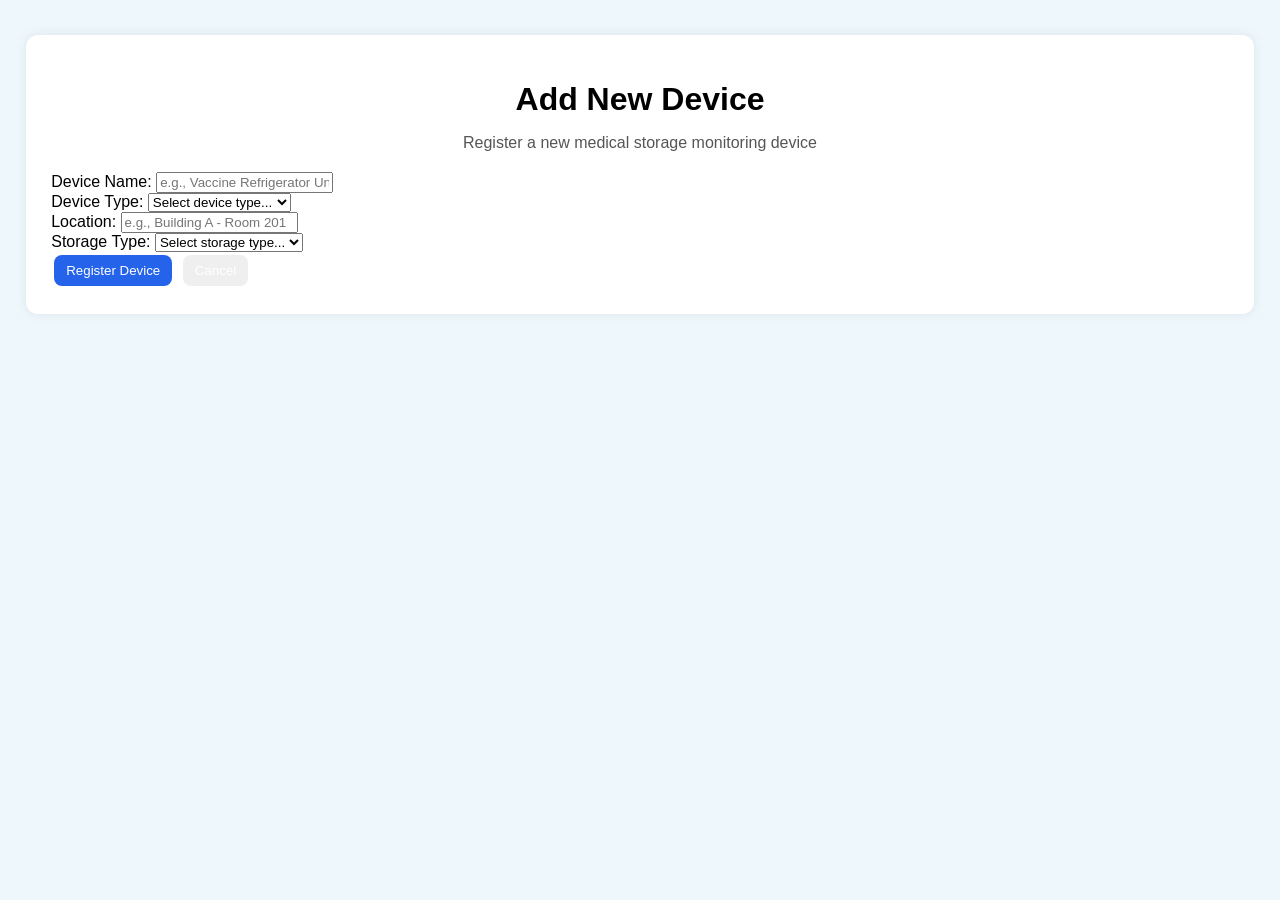
==== templates/add_device.html @ 75a038df "upload final edited version" ====
<!--
add_device.html - Add New Device Form (Version 0.2)

This page allows users to register new medical storage devices.

What it does:
1. Shows a form to enter device details
2. Validates required fields
3. Saves new device to data/devices.csv
4. Provides navigation back to dashboard
-->

<!DOCTYPE html>
<html>
<head>
    <title>Add New Device - Medical Storage AI Dashboard</title>
    <link rel="stylesheet" href="/static/style.css">
</head>
<body>

<div class="container">

    <!-- Page title -->
    <h1>Add New Device</h1>
    
    <!-- Subtitle -->
    <p class="subtitle">
        Register a new medical storage monitoring device
    </p>

    <!-- Form -->
    <form method="POST" action="/add_device">
        
        <div class="form-group">
            <label for="device_name">Device Name:</label>
            <input type="text" id="device_name" name="device_name" required 
                   placeholder="e.g., Vaccine Refrigerator Unit 3">
        </div>

        <div class="form-group">
            <label for="device_type">Device Type:</label>
            <select id="device_type" name="device_type" required>
                <option value="">Select device type...</option>
                <option value="temperature_sensor">Temperature Sensor</option>
                <option value="humidity_sensor">Humidity Sensor</option>
                <option value="combined_sensor">Combined Sensor</option>
                <option value="cooling_monitor">Cooling Monitor</option>
            </select>
        </div>

        <div class="form-group">
            <label for="location">Location:</label>
            <input type="text" id="location" name="location" required 
                   placeholder="e.g., Building A - Room 201">
        </div>

        <div class="form-group">
            <label for="storage_type">Storage Type:</label>
            <select id="storage_type" name="storage_type" required>
                <option value="">Select storage type...</option>
                <option value="Vaccines">Vaccines</option>
                <option value="Medicines">Medicines</option>
                <option value="Biological Samples">Biological Samples</option>
                <option value="Chemicals">Chemicals</option>
                <option value="General Storage">General Storage</option>
                <option value="Blood Bank">Blood Bank</option>
                <option value="Organs">Organs</option>
            </select>
        </div>

        <!-- Form buttons -->
        <div class="form-buttons">
            <button type="submit" class="blue">Register Device</button>
            <a href="/">
                <button type="button" class="gray">Cancel</button>
            </a>
        </div>

    </form>

</div>

</body>
</html>
---- static/style.css ----
body {
    font-family: Arial, sans-serif;
    background: #eef7fb;
    margin: 0;
    padding: 0;
}

.container {
    width: 92%;
    margin: 35px auto;
    background: white;
    padding: 25px;
    border-radius: 12px;
    box-shadow: 0 0 12px rgba(0,0,0,0.08);
}

h1 {
    text-align: center;
    margin-bottom: 5px;
}

.subtitle {
    text-align: center;
    color: #555;
    margin-bottom: 20px;
}

.top-buttons {
    margin-bottom: 20px;
    text-align: right;
}

table {
    width: 100%;
    border-collapse: collapse;
}

th {
    background: #1f2937;
    color: white;
    padding: 12px;
}

td {
    padding: 12px;
    text-align: center;
    border-bottom: 1px solid #ddd;
}

button {
    border: none;
    padding: 8px 12px;
    border-radius: 8px;
    color: white;
    cursor: pointer;
    margin: 3px;
}

.green {
    background: #16a34a;
}

.yellow {
    background: #f59e0b;
}

.red {
    background: #dc2626;
}

.blue {
    background: #2563eb;
}

.dark {
    background: #111827;
}

.note {
    margin-top: 20px;
    background: #eef6ff;
    padding: 12px;
    border-radius: 8px;
    color: #333;
}
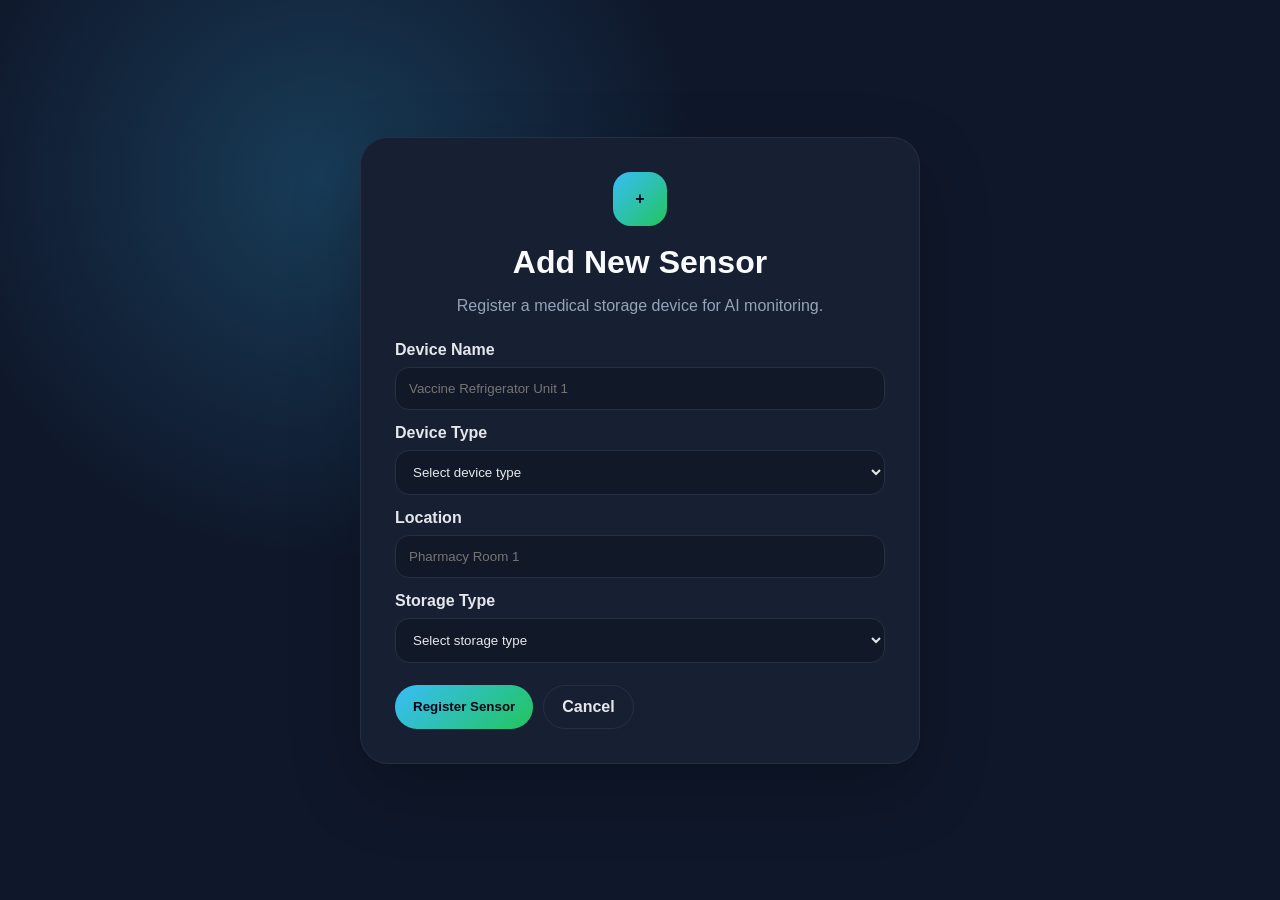
==== commit 7766bb43: "Update dashboard UI and monitoring features" ====
--- a/templates/add_device.html
+++ b/templates/add_device.html
@@ -1,83 +1,49 @@
-<!--
-add_device.html - Add New Device Form (Version 0.2)
-
-This page allows users to register new medical storage devices.
-
-What it does:
-1. Shows a form to enter device details
-2. Validates required fields
-3. Saves new device to data/devices.csv
-4. Provides navigation back to dashboard
--->
-
 <!DOCTYPE html>
 <html>
 <head>
-    <title>Add New Device - Medical Storage AI Dashboard</title>
+    <title>Add Sensor - MediGuard AI</title>
     <link rel="stylesheet" href="/static/style.css">
 </head>
 <body>
 
-<div class="container">
+<div class="form-page">
+    <div class="form-card">
+        <div class="form-badge">+</div>
+        <h1>Add New Sensor</h1>
+        <p>Register a medical storage device for AI monitoring.</p>
 
-    <!-- Page title -->
-    <h1>Add New Device</h1>
-    
-    <!-- Subtitle -->
-    <p class="subtitle">
-        Register a new medical storage monitoring device
-    </p>
+        <form method="POST">
+            <label>Device Name</label>
+            <input type="text" name="device_name" placeholder="Vaccine Refrigerator Unit 1" required>
 
-    <!-- Form -->
-    <form method="POST" action="/add_device">
-        
-        <div class="form-group">
-            <label for="device_name">Device Name:</label>
-            <input type="text" id="device_name" name="device_name" required 
-                   placeholder="e.g., Vaccine Refrigerator Unit 3">
-        </div>
-
-        <div class="form-group">
-            <label for="device_type">Device Type:</label>
-            <select id="device_type" name="device_type" required>
-                <option value="">Select device type...</option>
+            <label>Device Type</label>
+            <select name="device_type" required>
+                <option value="">Select device type</option>
                 <option value="temperature_sensor">Temperature Sensor</option>
                 <option value="humidity_sensor">Humidity Sensor</option>
-                <option value="combined_sensor">Combined Sensor</option>
-                <option value="cooling_monitor">Cooling Monitor</option>
+                <option value="cold_room_sensor">Cold Room Sensor</option>
+                <option value="storage_monitor">Storage Monitor</option>
             </select>
-        </div>
 
-        <div class="form-group">
-            <label for="location">Location:</label>
-            <input type="text" id="location" name="location" required 
-                   placeholder="e.g., Building A - Room 201">
-        </div>
+            <label>Location</label>
+            <input type="text" name="location" placeholder="Pharmacy Room 1" required>
 
-        <div class="form-group">
-            <label for="storage_type">Storage Type:</label>
-            <select id="storage_type" name="storage_type" required>
-                <option value="">Select storage type...</option>
+            <label>Storage Type</label>
+            <select name="storage_type" required>
+                <option value="">Select storage type</option>
                 <option value="Vaccines">Vaccines</option>
                 <option value="Medicines">Medicines</option>
                 <option value="Biological Samples">Biological Samples</option>
                 <option value="Chemicals">Chemicals</option>
                 <option value="General Storage">General Storage</option>
-                <option value="Blood Bank">Blood Bank</option>
-                <option value="Organs">Organs</option>
             </select>
-        </div>
 
-        <!-- Form buttons -->
-        <div class="form-buttons">
-            <button type="submit" class="blue">Register Device</button>
-            <a href="/">
-                <button type="button" class="gray">Cancel</button>
-            </a>
-        </div>
-
-    </form>
-
+            <div class="form-actions">
+                <button class="btn-primary" type="submit">Register Sensor</button>
+                <a class="btn-secondary" href="/dashboard">Cancel</a>
+            </div>
+        </form>
+    </div>
 </div>
 
 </body>
--- a/static/style.css
+++ b/static/style.css
@@ -1,85 +1,553 @@
+* {
+    box-sizing: border-box;
+}
+
 body {
-    font-family: Arial, sans-serif;
-    background: #eef7fb;
-    margin: 0;
-    padding: 0;
-}
-
-.container {
-    width: 92%;
-    margin: 35px auto;
-    background: white;
-    padding: 25px;
-    border-radius: 12px;
-    box-shadow: 0 0 12px rgba(0,0,0,0.08);
-}
-
-h1 {
+    margin: 0;
+    font-family: Inter, "Segoe UI", Arial, sans-serif;
+    background: #0f172a;
+    color: #e5e7eb;
+}
+
+a {
+    text-decoration: none;
+}
+
+/* Welcome Page */
+.welcome-body {
+    min-height: 100vh;
+    background:
+        radial-gradient(circle at 20% 20%, rgba(56, 189, 248, 0.25), transparent 30%),
+        radial-gradient(circle at 80% 70%, rgba(34, 197, 94, 0.18), transparent 35%),
+        #0f172a;
+}
+
+.welcome-shell {
+    min-height: 100vh;
+    display: grid;
+    place-items: center;
+    position: relative;
+    overflow: hidden;
+}
+
+.glow {
+    position: absolute;
+    width: 390px;
+    height: 390px;
+    border-radius: 50%;
+    filter: blur(80px);
+    opacity: 0.45;
+    animation: pulseGlow 4s ease-in-out infinite alternate;
+}
+
+.glow-one {
+    background: #38bdf8;
+    top: 8%;
+    left: 10%;
+}
+
+.glow-two {
+    background: #22c55e;
+    bottom: 8%;
+    right: 10%;
+}
+
+.welcome-card {
+    width: min(720px, 92%);
+    position: relative;
+    z-index: 2;
+    padding: 56px;
     text-align: center;
-    margin-bottom: 5px;
-}
-
-.subtitle {
-    text-align: center;
-    color: #555;
-    margin-bottom: 20px;
-}
-
-.top-buttons {
-    margin-bottom: 20px;
-    text-align: right;
+    border-radius: 34px;
+    border: 1px solid rgba(148, 163, 184, 0.18);
+    background: rgba(23, 32, 51, 0.82);
+    backdrop-filter: blur(20px);
+    box-shadow: 0 30px 100px rgba(0, 0, 0, 0.35);
+    animation: introRise 0.9s ease;
+}
+
+.logo-badge,
+.logo-dot,
+.form-badge {
+    width: 54px;
+    height: 54px;
+    margin: 0 auto 18px;
+    border-radius: 18px;
+    display: grid;
+    place-items: center;
+    color: #020617;
+    background: linear-gradient(135deg, #38bdf8, #22c55e);
+    font-weight: 900;
+    animation: iconFloat 2.5s ease-in-out infinite;
+}
+
+.welcome-card h1 {
+    font-size: clamp(38px, 7vw, 72px);
+    margin: 0;
+    letter-spacing: -2px;
+    color: #f8fafc;
+}
+
+.welcome-card p {
+    color: #94a3b8;
+    font-size: 18px;
+    line-height: 1.7;
+    max-width: 640px;
+    margin: 18px auto 26px;
+}
+
+.welcome-tags {
+    display: flex;
+    justify-content: center;
+    gap: 10px;
+    flex-wrap: wrap;
+    margin-bottom: 28px;
+}
+
+.welcome-tags span {
+    border: 1px solid rgba(148, 163, 184, 0.18);
+    color: #bae6fd;
+    padding: 9px 14px;
+    border-radius: 999px;
+    background: rgba(15, 23, 42, 0.65);
+    font-weight: 700;
+}
+
+.start-btn {
+    display: inline-block;
+    padding: 15px 28px;
+    color: #020617;
+    background: linear-gradient(135deg, #38bdf8, #22c55e);
+    border-radius: 999px;
+    font-weight: 900;
+    box-shadow: 0 16px 40px rgba(56, 189, 248, 0.22);
+    transition: 0.25s;
+}
+
+.start-btn:hover {
+    transform: translateY(-3px);
+}
+
+/* Layout */
+.app-layout {
+    min-height: 100vh;
+    display: grid;
+    grid-template-columns: 260px 1fr;
+}
+
+.sidebar {
+    background: #111827;
+    border-right: 1px solid #253044;
+    padding: 26px;
+    position: sticky;
+    top: 0;
+    height: 100vh;
+}
+
+.side-logo {
+    display: flex;
+    align-items: center;
+    gap: 12px;
+    margin-bottom: 35px;
+}
+
+.side-logo .logo-dot {
+    width: 42px;
+    height: 42px;
+    margin: 0;
+}
+
+.side-logo h2 {
+    margin: 0;
+    color: #f8fafc;
+}
+
+.sidebar nav {
+    display: grid;
+    gap: 10px;
+}
+
+.sidebar nav a {
+    color: #94a3b8;
+    padding: 13px 14px;
+    border-radius: 14px;
+    font-weight: 700;
+}
+
+.sidebar nav a.active,
+.sidebar nav a:hover {
+    color: #e5e7eb;
+    background: rgba(56, 189, 248, 0.12);
+}
+
+.side-note {
+    position: absolute;
+    bottom: 26px;
+    left: 26px;
+    right: 26px;
+    padding: 16px;
+    border-radius: 18px;
+    background: #172033;
+    border: 1px solid #253044;
+}
+
+.side-note span {
+    display: block;
+    color: #94a3b8;
+    font-size: 13px;
+    margin-bottom: 6px;
+}
+
+/* Main */
+.main-content {
+    padding: 32px;
+    overflow-x: hidden;
+}
+
+.topbar {
+    display: flex;
+    justify-content: space-between;
+    align-items: center;
+    margin-bottom: 26px;
+}
+
+.topbar h1 {
+    margin: 0;
+    font-size: 36px;
+    letter-spacing: -1px;
+    color: #f8fafc;
+}
+
+.topbar p {
+    margin: 8px 0 0;
+    color: #94a3b8;
+}
+
+.top-actions {
+    display: flex;
+    gap: 10px;
+}
+
+.btn-primary,
+.btn-secondary {
+    border: none;
+    border-radius: 999px;
+    padding: 12px 18px;
+    font-weight: 900;
+    cursor: pointer;
+    display: inline-block;
+}
+
+.btn-primary {
+    background: linear-gradient(135deg, #38bdf8, #22c55e);
+    color: #020617;
+}
+
+.btn-secondary {
+    color: #e5e7eb;
+    background: #172033;
+    border: 1px solid #253044;
+}
+
+/* Stats */
+.stats-grid {
+    display: grid;
+    grid-template-columns: repeat(4, minmax(150px, 1fr));
+    gap: 16px;
+    margin-bottom: 24px;
+}
+
+.stat-card {
+    padding: 20px;
+    border-radius: 22px;
+    background: #172033;
+    border: 1px solid #253044;
+    box-shadow: 0 18px 45px rgba(0,0,0,0.18);
+    border-left: 5px solid #38bdf8;
+}
+
+.stat-card span {
+    color: #94a3b8;
+    font-size: 13px;
+    font-weight: 800;
+}
+
+.stat-card h2 {
+    font-size: 34px;
+    margin: 10px 0 0;
+    color: #f8fafc;
+}
+
+.stat-card.success {
+    border-left-color: #22c55e;
+}
+
+.stat-card.warning {
+    border-left-color: #f59e0b;
+}
+
+.stat-card.danger {
+    border-left-color: #ef4444;
+}
+
+/* Panels */
+.panel {
+    margin-bottom: 24px;
+    padding: 22px;
+    border-radius: 26px;
+    background: #172033;
+    border: 1px solid #253044;
+    box-shadow: 0 18px 45px rgba(0,0,0,0.18);
+}
+
+.panel-head {
+    display: flex;
+    justify-content: space-between;
+    margin-bottom: 16px;
+}
+
+.panel-head h2 {
+    margin: 0;
+    color: #f8fafc;
+}
+
+.panel-head p {
+    margin: 8px 0 0;
+    color: #94a3b8;
+}
+
+/* Tables */
+.table-wrap {
+    overflow-x: auto;
 }
 
 table {
     width: 100%;
+    min-width: 1150px;
     border-collapse: collapse;
 }
 
 th {
-    background: #1f2937;
+    color: #94a3b8;
+    text-align: left;
+    padding: 14px;
+    font-size: 13px;
+    border-bottom: 1px solid #253044;
+    background: #111827;
+}
+
+td {
+    padding: 14px;
+    border-bottom: 1px solid #253044;
+    color: #e5e7eb;
+}
+
+tr:hover td {
+    background: rgba(56, 189, 248, 0.05);
+}
+
+/* Badges */
+.badge {
+    padding: 7px 11px;
+    border-radius: 999px;
+    font-size: 12px;
+    font-weight: 900;
+    white-space: nowrap;
+}
+
+.badge.green {
+    background: rgba(34, 197, 94, 0.14);
+    color: #4ade80;
+}
+
+.badge.yellow {
+    background: rgba(245, 158, 11, 0.14);
+    color: #fbbf24;
+}
+
+.badge.red {
+    background: rgba(239, 68, 68, 0.14);
+    color: #f87171;
+}
+
+.badge.gray {
+    background: rgba(148, 163, 184, 0.14);
+    color: #cbd5e1;
+}
+
+/* Controls */
+.control-buttons {
+    display: flex;
+    gap: 6px;
+    flex-wrap: wrap;
+}
+
+.mini-btn {
+    padding: 7px 10px;
+    border-radius: 999px;
+    color: #020617;
+    font-size: 12px;
+    font-weight: 900;
+}
+
+.mini-btn.safe {
+    background: #22c55e;
+}
+
+.mini-btn.warning {
+    background: #f59e0b;
+}
+
+.mini-btn.critical {
+    background: #ef4444;
     color: white;
-    padding: 12px;
-}
-
-td {
-    padding: 12px;
+}
+
+.mini-btn.delete {
+    background: #94a3b8;
+}
+
+.note {
+    padding: 16px;
+    border-radius: 18px;
+    color: #94a3b8;
+    background: #172033;
+    border: 1px solid #253044;
+}
+
+.empty {
+    padding: 35px;
     text-align: center;
-    border-bottom: 1px solid #ddd;
-}
-
-button {
-    border: none;
-    padding: 8px 12px;
-    border-radius: 8px;
-    color: white;
-    cursor: pointer;
-    margin: 3px;
-}
-
-.green {
-    background: #16a34a;
-}
-
-.yellow {
-    background: #f59e0b;
-}
-
-.red {
-    background: #dc2626;
-}
-
-.blue {
-    background: #2563eb;
-}
-
-.dark {
+    color: #94a3b8;
+}
+
+/* Forms */
+.form-page {
+    min-height: 100vh;
+    display: grid;
+    place-items: center;
+    padding: 30px;
+    background:
+        radial-gradient(circle at 25% 20%, rgba(56, 189, 248, 0.22), transparent 32%),
+        #0f172a;
+}
+
+.form-card {
+    width: min(560px, 94%);
+    padding: 34px;
+    border-radius: 28px;
+    background: #172033;
+    border: 1px solid #253044;
+    box-shadow: 0 26px 70px rgba(0,0,0,0.22);
+}
+
+.form-card h1 {
+    margin: 0;
+    text-align: center;
+    color: #f8fafc;
+}
+
+.form-card p {
+    color: #94a3b8;
+    text-align: center;
+    margin-bottom: 26px;
+}
+
+label {
+    display: block;
+    margin: 14px 0 8px;
+    color: #e5e7eb;
+    font-weight: 800;
+}
+
+input,
+select {
+    width: 100%;
+    padding: 13px;
+    border-radius: 14px;
+    border: 1px solid #253044;
     background: #111827;
-}
-
-.note {
-    margin-top: 20px;
-    background: #eef6ff;
-    padding: 12px;
-    border-radius: 8px;
-    color: #333;
+    color: #e5e7eb;
+}
+
+input:focus,
+select:focus {
+    outline: none;
+    border-color: #38bdf8;
+    box-shadow: 0 0 0 4px rgba(56, 189, 248, 0.1);
+}
+
+.form-actions {
+    display: flex;
+    gap: 10px;
+    margin-top: 22px;
+}
+
+/* Animations */
+@keyframes introRise {
+    from {
+        transform: translateY(22px) scale(0.98);
+        opacity: 0;
+    }
+    to {
+        transform: translateY(0) scale(1);
+        opacity: 1;
+    }
+}
+
+@keyframes pulseGlow {
+    from {
+        transform: scale(1);
+        opacity: 0.28;
+    }
+    to {
+        transform: scale(1.15);
+        opacity: 0.5;
+    }
+}
+
+@keyframes iconFloat {
+    0%, 100% {
+        transform: translateY(0);
+    }
+    50% {
+        transform: translateY(-6px);
+    }
+}
+
+/* Responsive */
+@media (max-width: 1100px) {
+    .app-layout {
+        grid-template-columns: 1fr;
+    }
+
+    .sidebar {
+        position: relative;
+        height: auto;
+    }
+
+    .side-note {
+        position: static;
+        margin-top: 20px;
+    }
+
+    .stats-grid {
+        grid-template-columns: repeat(2, 1fr);
+    }
+
+    .topbar {
+        flex-direction: column;
+        align-items: flex-start;
+        gap: 16px;
+    }
+}
+
+@media (max-width: 650px) {
+    .stats-grid {
+        grid-template-columns: 1fr;
+    }
+
+    .main-content {
+        padding: 18px;
+    }
 }
